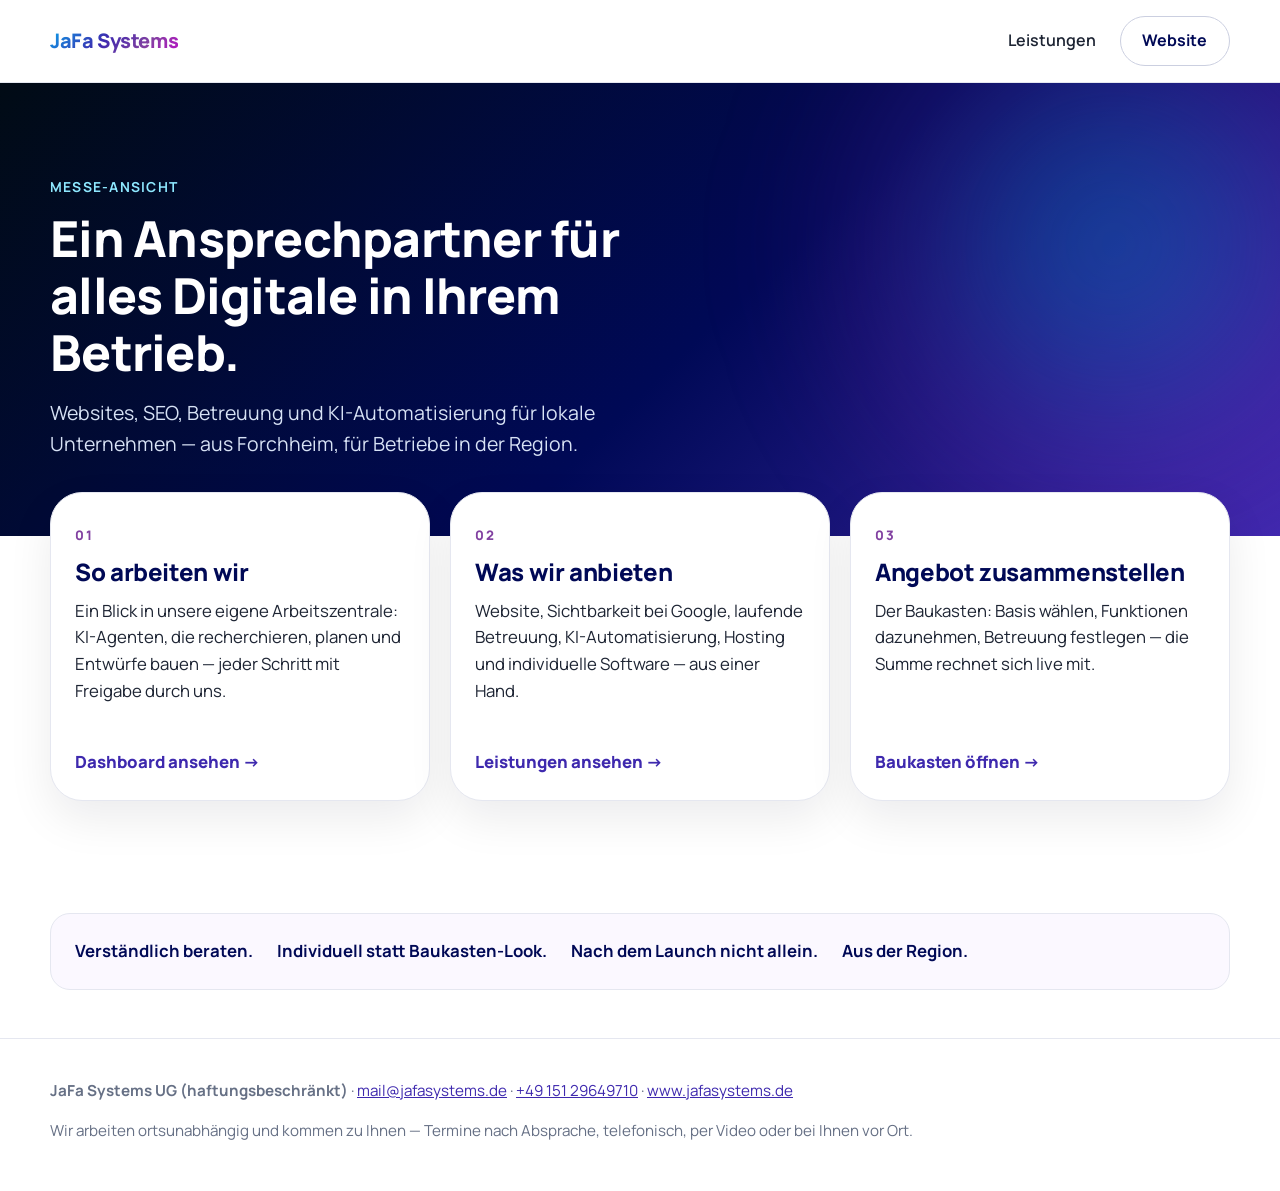
==== messe/index.html @ b09c11a3 "Messe-Ansicht: Agent-Hub-Demo, Leistungsseite und Kiosk-Start Statische Visualisierungen fuer Laptop" ====
<!doctype html>
<html lang="de">
<head>
<meta charset="utf-8">
<meta name="viewport" content="width=device-width, initial-scale=1">
<meta name="robots" content="noindex,nofollow">
<title>JaFa Systems – Messe</title>
<meta name="description" content="Messe-Ansicht: Arbeitsweise, Leistungen und Angebots-Baukasten von JaFa Systems.">
<link rel="stylesheet" href="assets/jafa.css">
<style>
  .hero {
    padding: clamp(48px, 7vw, 96px) 0 clamp(40px, 6vw, 80px);
    background: var(--gradient-hero);
    color: #fff;
    position: relative;
    overflow: hidden;
  }
  /* EIN Glow-Moment pro Bereich (Design-Prinzip aus brand-facts) */
  .hero::after {
    content: "";
    position: absolute;
    right: -12%;
    top: -35%;
    width: 60vw;
    height: 60vw;
    max-width: 640px;
    max-height: 640px;
    border-radius: 50%;
    background: radial-gradient(circle, rgba(7,167,236,0.35), rgba(191,15,201,0.12) 55%, transparent 72%);
    filter: blur(60px);
    pointer-events: none;
  }
  .hero > .wrap { position: relative; z-index: 1; }
  .hero h1 { color: #fff; max-width: 18ch; }
  .hero .eyebrow { color: #8ee8ff; }
  .hero p { color: #d7e2f5; font-size: 1.22rem; max-width: 54ch; }

  /* position/z-index nötig: der Hero ist relativ positioniert und würde die
     überlappenden Kacheln sonst überdecken (die Nummern verschwänden). */
  .tiles { position: relative; z-index: 2; margin-top: -44px; padding-bottom: var(--space-16); }

  .tile {
    display: flex;
    flex-direction: column;
    gap: var(--space-3);
    padding: var(--space-8) var(--space-6) var(--space-6);
    background: var(--color-white);
    border: 1px solid var(--color-line);
    border-radius: var(--radius-lg);
    box-shadow: var(--shadow-soft);
    text-decoration: none;
    color: inherit;
    transition: transform 0.18s ease, box-shadow 0.18s ease;
  }
  .tile:active { transform: translateY(2px); }
  @media (hover: hover) { .tile:hover { transform: translateY(-4px); box-shadow: var(--shadow-lift); } }

  .tile-num {
    font-size: 0.82rem;
    font-weight: 800;
    letter-spacing: 0.12em;
    color: var(--color-brand-purple);
  }
  .tile h2 { font-size: 1.5rem; margin-bottom: 0; }
  .tile p { color: var(--color-ink-soft); }
  .tile .go {
    margin-top: auto;
    padding-top: var(--space-4);
    font-weight: 800;
    color: var(--color-brand);
  }

  .claimbar {
    display: flex;
    flex-wrap: wrap;
    gap: var(--space-3) var(--space-6);
    padding: var(--space-6);
    border-radius: var(--radius-md);
    background: var(--color-surface-warm);
    border: 1px solid var(--color-line);
  }
  .claimbar span { font-weight: 700; color: var(--color-brand-strong); }
</style>
</head>
<body>

<header class="site-head">
  <a class="wordmark" href="index.html">JaFa Systems</a>
  <nav class="head-links">
    <a class="btn btn-quiet" href="leistungen/index.html">Leistungen</a>
    <a class="btn btn-ghost" href="https://www.jafasystems.de/" target="_blank" rel="noopener">Website</a>
  </nav>
</header>

<section class="hero">
  <div class="wrap">
    <span class="eyebrow">Messe-Ansicht</span>
    <h1>Ein Ansprechpartner für alles Digitale in Ihrem Betrieb.</h1>
    <p>
      Websites, SEO, Betreuung und KI-Automatisierung für lokale Unternehmen —
      aus Forchheim, für Betriebe in der Region.
    </p>
  </div>
</section>

<section class="tiles">
  <div class="wrap grid grid-3">

    <a class="tile" href="agent-hub/index.html">
      <span class="tile-num">01</span>
      <h2>So arbeiten wir</h2>
      <p>
        Ein Blick in unsere eigene Arbeitszentrale: KI-Agenten, die recherchieren, planen
        und Entwürfe bauen — jeder Schritt mit Freigabe durch uns.
      </p>
      <span class="go">Dashboard ansehen →</span>
    </a>

    <a class="tile" href="leistungen/index.html">
      <span class="tile-num">02</span>
      <h2>Was wir anbieten</h2>
      <p>
        Website, Sichtbarkeit bei Google, laufende Betreuung, KI-Automatisierung,
        Hosting und individuelle Software — aus einer Hand.
      </p>
      <span class="go">Leistungen ansehen →</span>
    </a>

    <a class="tile" href="../angebots-baukasten/">
      <span class="tile-num">03</span>
      <h2>Angebot zusammenstellen</h2>
      <p>
        Der Baukasten: Basis wählen, Funktionen dazunehmen, Betreuung festlegen —
        die Summe rechnet sich live mit.
      </p>
      <span class="go">Baukasten öffnen →</span>
    </a>

  </div>
</section>

<section class="section-tight">
  <div class="wrap">
    <div class="claimbar">
      <span>Verständlich beraten.</span>
      <span>Individuell statt Baukasten-Look.</span>
      <span>Nach dem Launch nicht allein.</span>
      <span>Aus der Region.</span>
    </div>
  </div>
</section>

<footer class="site-foot">
  <div class="wrap">
    <p>
      <strong>JaFa Systems UG (haftungsbeschränkt)</strong> ·
      <a href="mailto:mail@jafasystems.de">mail@jafasystems.de</a> ·
      <a href="tel:+4915129649710">+49 151 29649710</a> ·
      <a href="https://www.jafasystems.de/" target="_blank" rel="noopener">www.jafasystems.de</a>
    </p>
    <p class="muted">
      Wir arbeiten ortsunabhängig und kommen zu Ihnen — Termine nach Absprache, telefonisch,
      per Video oder bei Ihnen vor Ort.
    </p>
  </div>
</footer>

</body>
</html>
---- messe/assets/jafa.css ----
/* JaFa Systems — Messe-Assets
   Tokens 1:1 aus dem Live-Theme (jafa-theme/assets/css/base.css, ausgelesen 24.09.2026),
   damit die Messe-Seiten wie www.jafasystems.de aussehen und nicht nur so ähnlich. */

@font-face {
  font-family: "Manrope";
  src: url("manrope-variable.ttf") format("truetype-variations");
  font-weight: 200 800;
  font-style: normal;
  font-display: swap;
}

:root {
  --color-ink: #010b15;
  --color-ink-soft: #1d2433;
  --color-muted: #667085;
  --color-brand: #3e29ae;
  --color-brand-strong: #000956;
  --color-brand-blue: #07a7ec;
  --color-brand-purple: #8241a1;
  --color-brand-magenta: #bf0fc9;
  --color-accent: #ff8a56;
  --color-accent-soft: #fff1e9;
  --color-success: #13795b;
  --color-surface: #f7f7fb;
  --color-surface-warm: #fbf8ff;
  --color-surface-strong: #edeaf8;
  --color-white: #ffffff;
  --color-line: #e5e7f0;
  --color-line-strong: #cbcfe0;

  --gradient-brand: linear-gradient(135deg, #07a7ec 0%, #3e29ae 44%, #8241a1 72%, #bf0fc9 100%);
  --gradient-brand-soft: linear-gradient(135deg, rgba(7, 167, 236, 0.14), rgba(130, 65, 161, 0.12) 58%, rgba(191, 15, 201, 0.1));
  --gradient-text: linear-gradient(90deg, #000956 0%, #8241a1 100%);
  --gradient-hero: linear-gradient(135deg, #010b15 0%, #000956 55%, #3e29ae 100%);

  --shadow-soft: 0 18px 45px rgba(1, 11, 21, 0.08);
  --shadow-lift: 6px 12px 34px rgba(1, 11, 21, 0.18);

  --font-sans: "Manrope", system-ui, -apple-system, BlinkMacSystemFont, "Segoe UI", sans-serif;
  --content-default: min(1040px, calc(100vw - 40px));
  --content-wide: min(1180px, calc(100vw - 40px));

  --radius-xs: 8px;
  --radius-sm: 12px;
  --radius-md: 20px;
  --radius-lg: 32px;
  --radius-xl: 40px;

  --space-2: 8px;
  --space-3: 12px;
  --space-4: 16px;
  --space-5: 20px;
  --space-6: 24px;
  --space-8: 32px;
  --space-10: 40px;
  --space-12: 48px;
  --space-16: 64px;
  --space-20: 80px;
}

*,
*::before,
*::after { box-sizing: border-box; }

html {
  -webkit-text-size-adjust: 100%;   /* iPad dreht sonst im Querformat an der Schriftgröße */
  scroll-behavior: smooth;
}

body {
  margin: 0;
  background: var(--color-white);
  color: var(--color-ink);
  font-family: var(--font-sans);
  font-size: 1.05rem;               /* Messe-Abstand: Fließtext nie kleiner */
  line-height: 1.6;
  -webkit-font-smoothing: antialiased;
  overflow-x: hidden;
}

h1, h2, h3, h4 {
  margin: 0 0 var(--space-4);
  line-height: 1.15;
  letter-spacing: -0.015em;
  color: var(--color-brand-strong);
}

h1 { font-size: clamp(2rem, 4.2vw, 3.1rem); font-weight: 800; }
h2 { font-size: clamp(1.6rem, 2.8vw, 2.25rem); font-weight: 800; }
h3 { font-size: 1.22rem; font-weight: 700; }

p { margin: 0 0 var(--space-4); }
p:last-child { margin-bottom: 0; }

a { color: var(--color-brand); }

.wrap { width: var(--content-wide); margin-inline: auto; }
.wrap-narrow { width: var(--content-default); margin-inline: auto; }

/* ---------- Kopf ---------- */

.site-head {
  position: sticky;
  top: 0;
  z-index: 40;
  display: flex;
  align-items: center;
  justify-content: space-between;
  gap: var(--space-4);
  padding: var(--space-4) max(20px, calc((100vw - 1180px) / 2));
  background: rgba(255, 255, 255, 0.92);
  backdrop-filter: blur(10px);
  border-bottom: 1px solid var(--color-line);
}

/* Es gibt keine Logodatei — die Wortmarke ist laut company/brand-facts.md
   Farbverlaufs-Text. Genau so wird sie hier gebaut. */
.wordmark {
  font-size: 1.25rem;
  font-weight: 800;
  letter-spacing: -0.02em;
  text-decoration: none;
  background: var(--gradient-brand);
  -webkit-background-clip: text;
  background-clip: text;
  color: transparent;
  white-space: nowrap;
}

.head-links {
  display: flex;
  align-items: center;
  gap: var(--space-2);
  flex-wrap: wrap;
}

/* ---------- Buttons ---------- */

.btn {
  display: inline-flex;
  align-items: center;
  justify-content: center;
  gap: 0.5em;
  min-height: 48px;                 /* Tap-Ziel iPad */
  padding: 0.7em 1.35em;
  border: 1px solid transparent;
  border-radius: 999px;
  font: inherit;
  font-size: 1rem;
  font-weight: 700;
  text-decoration: none;
  cursor: pointer;
  transition: transform 0.15s ease, box-shadow 0.15s ease, background-color 0.15s ease;
}

.btn-primary {
  background: var(--gradient-brand);
  color: #fff;
  box-shadow: var(--shadow-soft);
}

.btn-ghost {
  background: var(--color-white);
  border-color: var(--color-line-strong);
  color: var(--color-brand-strong);
}

.btn-quiet {
  background: transparent;
  color: var(--color-ink-soft);
  min-height: 44px;
  padding: 0.5em 0.9em;
  font-weight: 600;
}

.btn:active { transform: translateY(1px); }

@media (hover: hover) {
  .btn-primary:hover { box-shadow: var(--shadow-lift); }
  .btn-ghost:hover { border-color: var(--color-brand); }
}

/* ---------- Bausteine ---------- */

.eyebrow {
  display: inline-block;
  margin-bottom: var(--space-3);
  font-size: 0.86rem;
  font-weight: 700;
  letter-spacing: 0.09em;
  text-transform: uppercase;
  color: var(--color-brand-purple);
}

.lead {
  font-size: 1.2rem;
  color: var(--color-ink-soft);
}

.section {
  padding: var(--space-20) 0;
}

.section-tight { padding: var(--space-12) 0; }

.section-surface { background: var(--color-surface); }
.section-warm { background: var(--color-surface-warm); }

.card {
  background: var(--color-white);
  border: 1px solid var(--color-line);
  border-radius: var(--radius-md);
  padding: var(--space-6);
  box-shadow: var(--shadow-soft);
}

.grid { display: grid; gap: var(--space-5); }

@media (min-width: 720px) {
  .grid-2 { grid-template-columns: repeat(2, minmax(0, 1fr)); }
  .grid-3 { grid-template-columns: repeat(3, minmax(0, 1fr)); }
}

@media (min-width: 1000px) {
  .grid-4 { grid-template-columns: repeat(4, minmax(0, 1fr)); }
}

@media (max-width: 999px) {
  .grid-4 { grid-template-columns: repeat(2, minmax(0, 1fr)); }
}

@media (max-width: 560px) {
  .grid-4 { grid-template-columns: 1fr; }
}

/* Icon-Plakette: Träger indigo, genau EIN blauer Akzent — Icon-System 14.09.2026 */
.tile-icon {
  display: grid;
  place-items: center;
  width: 52px;
  height: 52px;
  margin-bottom: var(--space-4);
  border-radius: var(--radius-sm);
  background: var(--gradient-brand-soft);
  font-size: 1.5rem;
  line-height: 1;
}

.muted { color: var(--color-muted); }

.pill {
  display: inline-flex;
  align-items: center;
  gap: 0.4em;
  padding: 0.3em 0.75em;
  border-radius: 999px;
  background: var(--color-surface-strong);
  color: var(--color-brand-strong);
  font-size: 0.84rem;
  font-weight: 700;
}

.site-foot {
  padding: var(--space-10) 0 var(--space-12);
  border-top: 1px solid var(--color-line);
  color: var(--color-muted);
  font-size: 0.95rem;
}

.site-foot a { color: var(--color-brand); }

@media (prefers-reduced-motion: reduce) {
  html { scroll-behavior: auto; }
  * { transition: none !important; animation: none !important; }
}
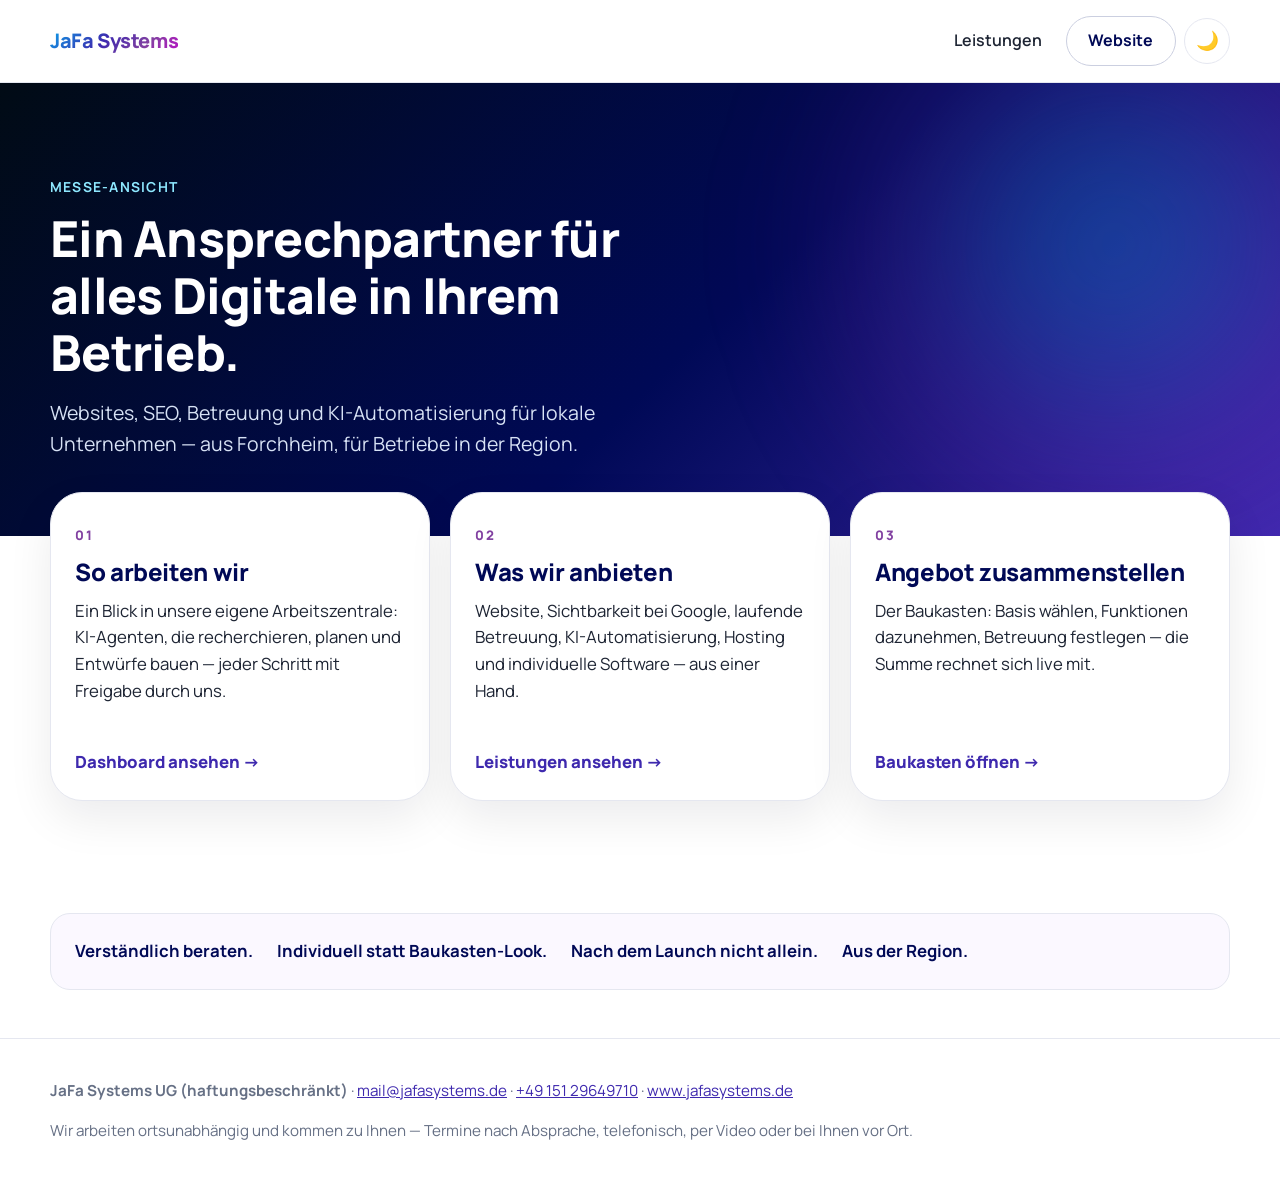
==== commit d09a1180: "Messe: Dunkelmodus wie auf der Website + Messe-Abschnitt im README - Dunkelmodus mit denselben Token" ====
--- a/messe/index.html
+++ b/messe/index.html
@@ -3,6 +3,15 @@
 <head>
 <meta charset="utf-8">
 <meta name="viewport" content="width=device-width, initial-scale=1">
+<script>
+  /* Farbmodus vor dem ersten Rendern setzen — gleiche Logik wie auf www.jafasystems.de. */
+  (function () {
+    var choice = null;
+    try { choice = localStorage.getItem('jafa-color-mode'); } catch (e) {}
+    var dark = choice === 'dark' || (choice !== 'light' && window.matchMedia('(prefers-color-scheme: dark)').matches);
+    document.documentElement.dataset.theme = dark ? 'dark' : 'light';
+  })();
+</script>
 <meta name="robots" content="noindex,nofollow">
 <title>JaFa Systems – Messe</title>
 <meta name="description" content="Messe-Ansicht: Arbeitsweise, Leistungen und Angebots-Baukasten von JaFa Systems.">
@@ -89,6 +98,11 @@
   <nav class="head-links">
     <a class="btn btn-quiet" href="leistungen/index.html">Leistungen</a>
     <a class="btn btn-ghost" href="https://www.jafasystems.de/" target="_blank" rel="noopener">Website</a>
+    <button type="button" class="theme-toggle" data-theme-toggle aria-pressed="false"
+            aria-label="Dunkelmodus einschalten" title="Dunkelmodus einschalten">
+      <span class="icon-light" aria-hidden="true">🌙</span>
+      <span class="icon-dark" aria-hidden="true">☀️</span>
+    </button>
   </nav>
 </header>
 
@@ -165,5 +179,7 @@
   </div>
 </footer>
 
+<script src="assets/theme.js" defer></script>
+
 </body>
 </html>
--- a/messe/assets/jafa.css
+++ b/messe/assets/jafa.css
@@ -11,6 +11,10 @@
 }
 
 :root {
+  color-scheme: light;
+  --page-bg: #ffffff;
+  --head-bg: rgba(255, 255, 255, 0.92);
+
   --color-ink: #010b15;
   --color-ink-soft: #1d2433;
   --color-muted: #667085;
@@ -59,6 +63,35 @@
   --space-20: 80px;
 }
 
+/* Dunkelmodus — dieselben Werte und derselbe Mechanismus wie auf www.jafasystems.de
+   (jafa-theme/assets/css/color-mode.css): Attribut data-theme am <html>-Element,
+   Merker im localStorage unter "jafa-color-mode". */
+:root[data-theme="dark"] {
+  color-scheme: dark;
+  --page-bg: #0b111e;
+  --head-bg: rgba(15, 22, 37, 0.92);
+
+  --color-ink: #f1f3fc;
+  --color-ink-soft: #dbe0ef;
+  --color-muted: #b5bfd2;
+  --color-brand: #b7a6ff;
+  --color-brand-strong: #ddd5ff;
+  --color-brand-blue: #66d4ff;
+  --color-brand-purple: #caa6f0;
+  --color-brand-magenta: #ec9bf2;
+  --color-white: #151c2d;
+  --color-surface: #0f1625;
+  --color-surface-warm: #1b2036;
+  --color-surface-strong: #252d45;
+  --color-line: #303b52;
+  --color-line-strong: #54627d;
+  --color-success: #73dbb2;
+  --color-accent-soft: #322638;
+  --gradient-text: linear-gradient(90deg, #f0f2ff, #c2adff);
+  --shadow-soft: 0 16px 45px rgba(0, 0, 0, 0.22);
+  --shadow-lift: 0 18px 46px rgba(0, 0, 0, 0.28);
+}
+
 *,
 *::before,
 *::after { box-sizing: border-box; }
@@ -70,7 +103,7 @@
 
 body {
   margin: 0;
-  background: var(--color-white);
+  background: var(--page-bg);
   color: var(--color-ink);
   font-family: var(--font-sans);
   font-size: 1.05rem;               /* Messe-Abstand: Fließtext nie kleiner */
@@ -109,9 +142,32 @@
   justify-content: space-between;
   gap: var(--space-4);
   padding: var(--space-4) max(20px, calc((100vw - 1180px) / 2));
-  background: rgba(255, 255, 255, 0.92);
+  background: var(--head-bg);
   backdrop-filter: blur(10px);
   border-bottom: 1px solid var(--color-line);
+}
+
+/* Umschalter wie im Theme: 44er-Kreis, Sonne im Dunkelmodus, Mond im Hellmodus */
+.theme-toggle {
+  display: inline-grid;
+  place-items: center;
+  width: 46px;
+  height: 46px;
+  padding: 0;
+  border: 1px solid var(--color-line);
+  border-radius: 50%;
+  background: var(--color-white);
+  color: var(--color-ink);
+  font-size: 1.15rem;
+  line-height: 1;
+  cursor: pointer;
+}
+.theme-toggle .icon-dark { display: none; }
+:root[data-theme="dark"] .theme-toggle .icon-dark { display: block; }
+:root[data-theme="dark"] .theme-toggle .icon-light { display: none; }
+
+@media (hover: hover) {
+  .theme-toggle:hover { border-color: var(--color-brand); color: var(--color-brand); }
 }
 
 /* Es gibt keine Logodatei — die Wortmarke ist laut company/brand-facts.md
